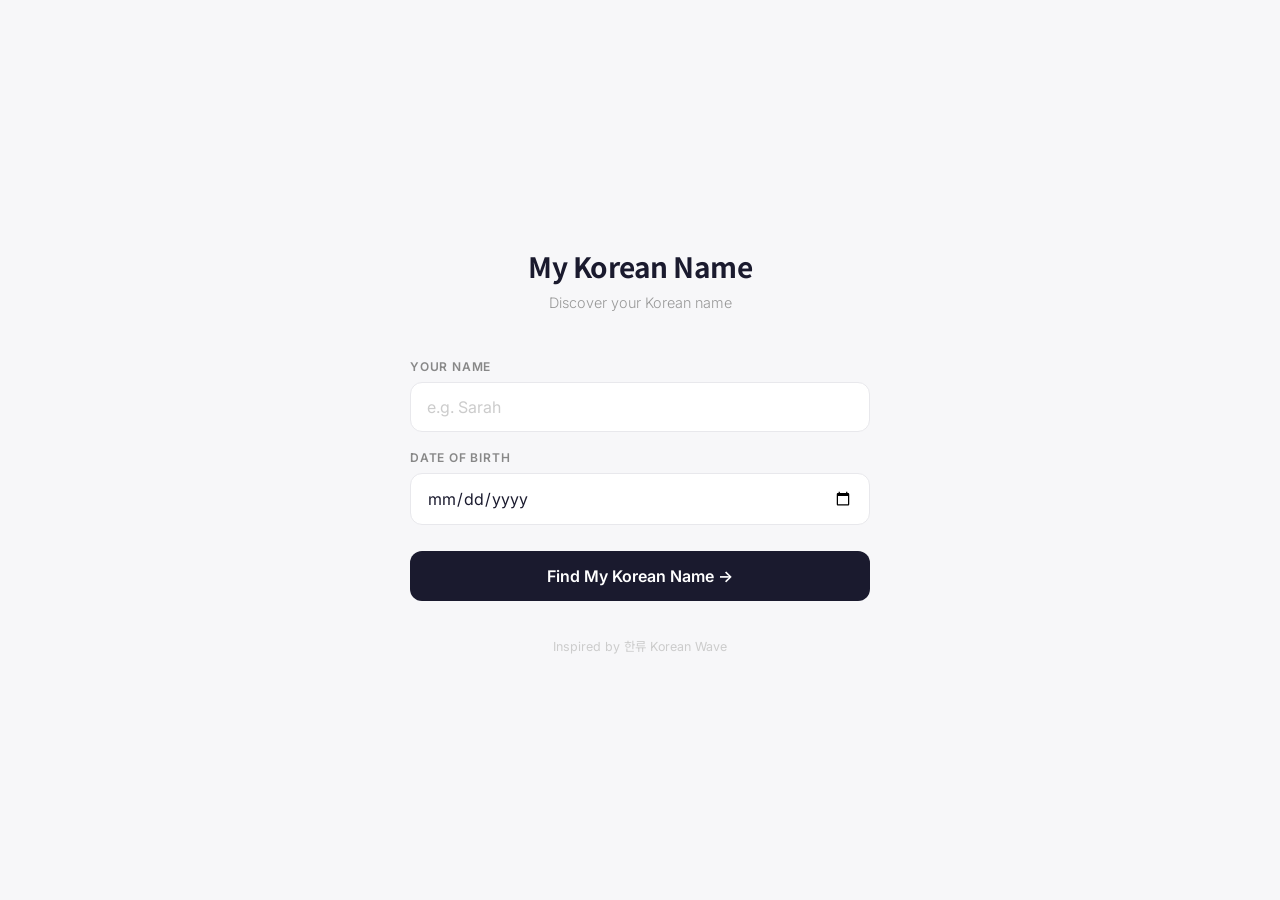
==== index.html @ 77f9cefc "Fix date picker showing in browser OS language Set lang attribute directly on <input type="date"> el" ====
<!DOCTYPE html>
<html lang="en">
<head>
  <meta charset="UTF-8">
  <meta name="viewport" content="width=device-width, initial-scale=1.0">
  <title>나의 한국어 이름은 | My Korean Name</title>
  <meta name="description" content="Discover your Korean name based on your name and birthday.">
  <link rel="stylesheet" href="css/style.css">
</head>
<body>
  <div class="container">
    <header>
      <h1 data-i18n="siteTitle">나의 한국어 이름은</h1>
      <p class="subtitle" data-i18n="subtitle">Discover your Korean name</p>
    </header>

    <main>
      <form id="nameForm">
        <div class="form-group">
          <label for="nameInput" data-i18n="nameLabel">Your Name</label>
          <input
            type="text"
            id="nameInput"
            placeholder="e.g. Sarah"
            data-i18n-placeholder="namePlaceholder"
            autocomplete="given-name"
            required
          >
        </div>
        <div class="form-group">
          <label for="birthInput" data-i18n="birthLabel">Date of Birth</label>
          <input type="date" id="birthInput" lang="en" required>
        </div>
        <button type="submit" class="btn-main" data-i18n="submitBtn">Find My Korean Name →</button>
      </form>
    </main>

    <footer>
      <p>Inspired by 한류 Korean Wave</p>
    </footer>
  </div>

  <script src="js/name-logic.js"></script>
  <script src="js/lang.js"></script>
  <script src="js/main.js"></script>
</body>
</html>
---- css/style.css ----
@import url('https://fonts.googleapis.com/css2?family=Noto+Sans+KR:wght@300;400;700&family=Inter:wght@300;400;600&display=swap');

*, *::before, *::after {
  box-sizing: border-box;
  margin: 0;
  padding: 0;
}

body {
  font-family: 'Inter', 'Noto Sans KR', sans-serif;
  background: #f7f7f9;
  color: #1a1a2e;
  min-height: 100vh;
  display: flex;
  align-items: center;
  justify-content: center;
  padding: 24px 16px;
}

.container {
  width: 100%;
  max-width: 460px;
  text-align: center;
}

/* ── Header ── */
header h1 {
  font-family: 'Noto Sans KR', sans-serif;
  font-size: 1.75rem;
  font-weight: 700;
  letter-spacing: -0.5px;
  color: #1a1a2e;
}

header .subtitle {
  margin-top: 8px;
  font-size: 0.9rem;
  color: #999;
  font-weight: 300;
}

/* ── Form (index.html) ── */
main {
  margin-top: 48px;
}

.form-group {
  margin-bottom: 18px;
  text-align: left;
}

.form-group label {
  display: block;
  font-size: 0.75rem;
  font-weight: 600;
  color: #888;
  text-transform: uppercase;
  letter-spacing: 0.8px;
  margin-bottom: 8px;
}

.form-group input {
  width: 100%;
  padding: 14px 16px;
  border: 1.5px solid #e8e8ec;
  border-radius: 12px;
  font-size: 1rem;
  font-family: inherit;
  background: #fff;
  color: #1a1a2e;
  outline: none;
  transition: border-color 0.2s;
}

.form-group input:focus {
  border-color: #a78bfa;
}

.form-group input::placeholder {
  color: #ccc;
}

.btn-main {
  width: 100%;
  margin-top: 8px;
  padding: 15px;
  background: #1a1a2e;
  color: #fff;
  border: none;
  border-radius: 12px;
  font-size: 1rem;
  font-weight: 600;
  font-family: inherit;
  cursor: pointer;
  transition: background 0.2s, transform 0.1s;
}

.btn-main:hover  { background: #2e2e4a; transform: translateY(-1px); }
.btn-main:active { transform: translateY(0); }

/* ── Result card (result.html) ── */
.result-card {
  background: #fff;
  border-radius: 20px;
  padding: 40px 32px;
  box-shadow: 0 2px 20px rgba(0, 0, 0, 0.06);
  margin-top: 28px;
}

.season-badge {
  display: inline-block;
  padding: 4px 14px;
  background: #f3e8ff;
  color: #7c3aed;
  border-radius: 20px;
  font-size: 0.82rem;
  font-weight: 600;
  margin-bottom: 20px;
}

.result-name-intro {
  font-size: 0.85rem;
  color: #aaa;
  margin-bottom: 12px;
  font-weight: 400;
}

.result-korean-name {
  font-family: 'Noto Sans KR', sans-serif;
  font-size: 4.5rem;
  font-weight: 700;
  color: #1a1a2e;
  letter-spacing: 12px;
  line-height: 1;
}

.result-hanja {
  font-size: 1.3rem;
  color: #a78bfa;
  margin-top: 10px;
  letter-spacing: 6px;
}

.result-pronunciation {
  font-size: 1rem;
  color: #aaa;
  margin-top: 8px;
  font-style: italic;
}

.divider {
  height: 1px;
  background: #f0f0f4;
  margin: 28px 0;
}

.result-section {
  text-align: left;
  margin-bottom: 22px;
}

.result-section-label {
  font-size: 0.7rem;
  font-weight: 600;
  text-transform: uppercase;
  letter-spacing: 1px;
  color: #bbb;
  margin-bottom: 8px;
}

.result-section-text {
  font-size: 0.92rem;
  color: #555;
  line-height: 1.75;
}

/* ── Share buttons ── */
.share-section {
  margin-top: 28px;
}

.share-label {
  font-size: 0.7rem;
  font-weight: 600;
  text-transform: uppercase;
  letter-spacing: 1px;
  color: #ccc;
  margin-bottom: 12px;
}

.share-buttons {
  display: flex;
  gap: 10px;
}

.btn-share {
  flex: 1;
  padding: 12px;
  border-radius: 10px;
  font-size: 0.88rem;
  font-weight: 600;
  font-family: inherit;
  cursor: pointer;
  border: none;
  transition: opacity 0.2s, transform 0.1s;
  text-decoration: none;
  display: flex;
  align-items: center;
  justify-content: center;
}

.btn-share:hover  { opacity: 0.85; transform: translateY(-1px); }
.btn-share:active { transform: translateY(0); }

.btn-copy    { background: #f0f0f4; color: #444; }
.btn-twitter { background: #1a1a2e; color: #fff; }

/* ── Back link ── */
.back-link {
  display: inline-block;
  margin-top: 24px;
  color: #ccc;
  font-size: 0.82rem;
  text-decoration: none;
  transition: color 0.2s;
}
.back-link:hover { color: #888; }

/* ── Footer ── */
footer {
  margin-top: 36px;
  font-size: 0.78rem;
  color: #ccc;
}

/* ── Mobile ── */
@media (max-width: 480px) {
  .result-korean-name { font-size: 3.5rem; letter-spacing: 8px; }
  .result-card { padding: 32px 24px; }
}
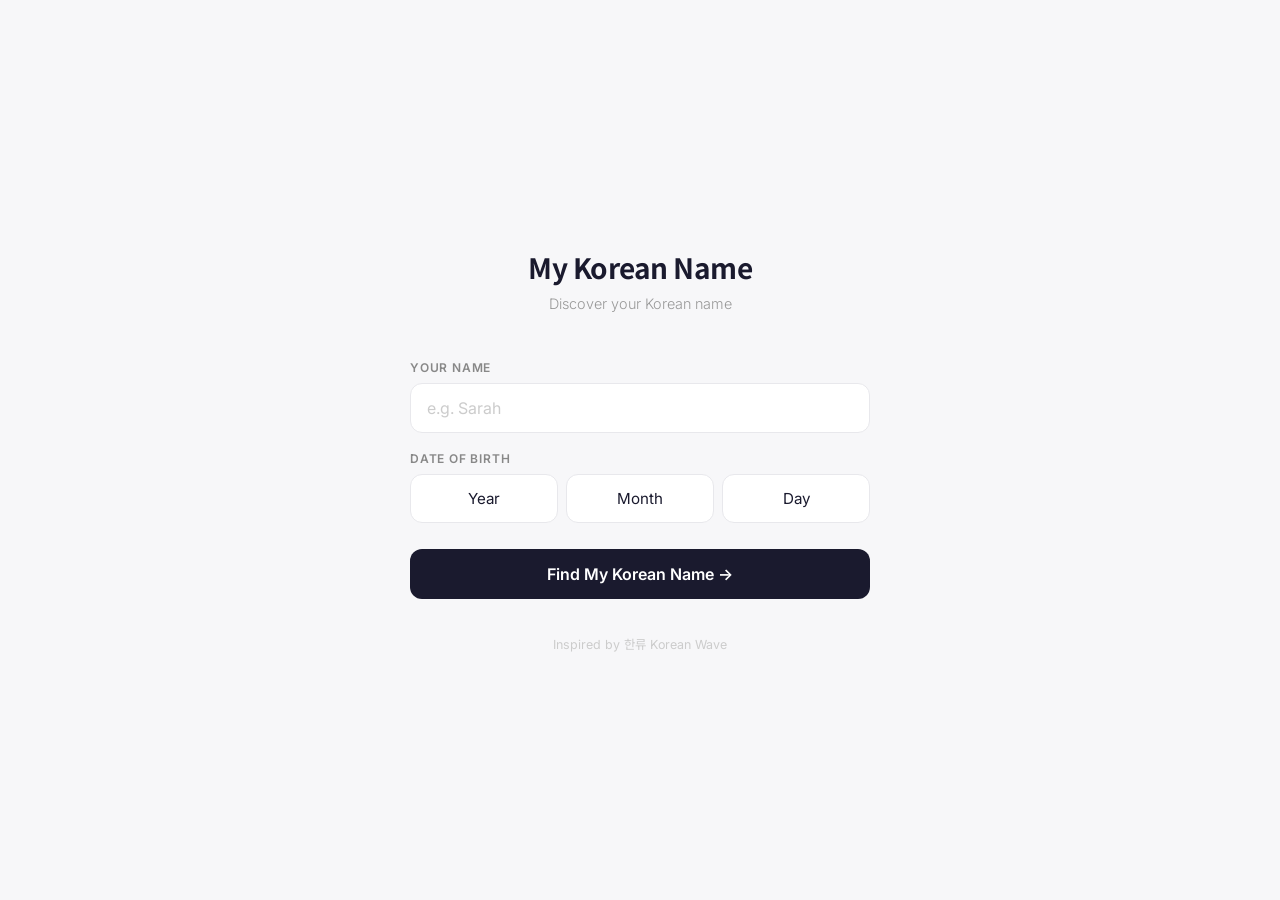
==== commit bee85628: "Replace date input with custom selects to fix browser locale issue Chrome's <input type="date"> form" ====
--- a/index.html
+++ b/index.html
@@ -28,8 +28,12 @@
           >
         </div>
         <div class="form-group">
-          <label for="birthInput" data-i18n="birthLabel">Date of Birth</label>
-          <input type="date" id="birthInput" lang="en" required>
+          <label data-i18n="birthLabel">Date of Birth</label>
+          <div class="date-selects">
+            <select id="birthYear" required></select>
+            <select id="birthMonth" required></select>
+            <select id="birthDay" required></select>
+          </div>
         </div>
         <button type="submit" class="btn-main" data-i18n="submitBtn">Find My Korean Name →</button>
       </form>
--- a/css/style.css
+++ b/css/style.css
@@ -77,6 +77,36 @@
 }
 
 .form-group input::placeholder {
+  color: #ccc;
+}
+
+.date-selects {
+  display: flex;
+  gap: 8px;
+}
+
+.date-selects select {
+  flex: 1;
+  padding: 14px 8px;
+  border: 1.5px solid #e8e8ec;
+  border-radius: 12px;
+  font-size: 0.95rem;
+  font-family: inherit;
+  background: #fff;
+  color: #1a1a2e;
+  outline: none;
+  transition: border-color 0.2s;
+  cursor: pointer;
+  appearance: none;
+  -webkit-appearance: none;
+  text-align: center;
+}
+
+.date-selects select:focus {
+  border-color: #a78bfa;
+}
+
+.date-selects select.placeholder {
   color: #ccc;
 }
 
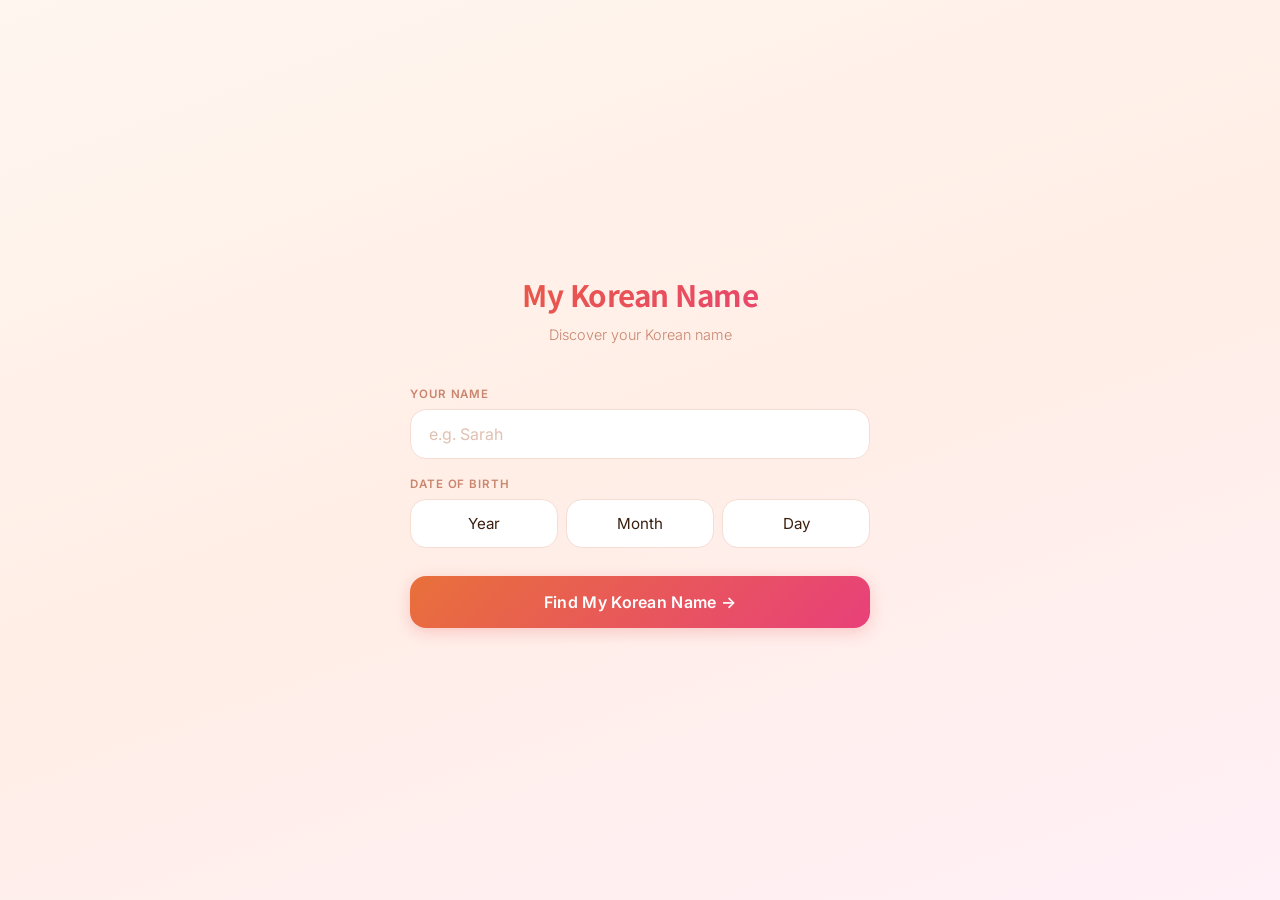
==== commit 8c651a0e: "Remove footer, style back-link as visible button - Remove 'Inspired by 한류 Korean Wave' footer from b" ====
--- a/index.html
+++ b/index.html
@@ -39,9 +39,6 @@
       </form>
     </main>
 
-    <footer>
-      <p>Inspired by 한류 Korean Wave</p>
-    </footer>
   </div>
 
   <script src="js/name-logic.js"></script>
--- a/css/style.css
+++ b/css/style.css
@@ -8,13 +8,13 @@
 
 body {
   font-family: 'Inter', 'Noto Sans KR', sans-serif;
-  background: #f7f7f9;
-  color: #1a1a2e;
+  background: linear-gradient(160deg, #fff6f0 0%, #ffeee6 50%, #fff0f7 100%);
   min-height: 100vh;
   display: flex;
   align-items: center;
   justify-content: center;
   padding: 24px 16px;
+  color: #3a2010;
 }
 
 .container {
@@ -26,22 +26,25 @@
 /* ── Header ── */
 header h1 {
   font-family: 'Noto Sans KR', sans-serif;
-  font-size: 1.75rem;
+  font-size: 1.85rem;
   font-weight: 700;
   letter-spacing: -0.5px;
-  color: #1a1a2e;
+  background: linear-gradient(135deg, #e8603a, #e8407a);
+  -webkit-background-clip: text;
+  -webkit-text-fill-color: transparent;
+  background-clip: text;
 }
 
 header .subtitle {
-  margin-top: 8px;
+  margin-top: 10px;
   font-size: 0.9rem;
-  color: #999;
+  color: #c9856e;
   font-weight: 300;
 }
 
 /* ── Form (index.html) ── */
 main {
-  margin-top: 48px;
+  margin-top: 44px;
 }
 
 .form-group {
@@ -51,35 +54,37 @@
 
 .form-group label {
   display: block;
-  font-size: 0.75rem;
-  font-weight: 600;
-  color: #888;
+  font-size: 0.72rem;
+  font-weight: 600;
+  color: #c9856e;
   text-transform: uppercase;
-  letter-spacing: 0.8px;
+  letter-spacing: 0.9px;
   margin-bottom: 8px;
 }
 
 .form-group input {
   width: 100%;
-  padding: 14px 16px;
-  border: 1.5px solid #e8e8ec;
-  border-radius: 12px;
+  padding: 14px 18px;
+  border: 1.5px solid #f5ddd4;
+  border-radius: 16px;
   font-size: 1rem;
   font-family: inherit;
   background: #fff;
-  color: #1a1a2e;
+  color: #3a2010;
   outline: none;
-  transition: border-color 0.2s;
+  transition: border-color 0.2s, box-shadow 0.2s;
 }
 
 .form-group input:focus {
-  border-color: #a78bfa;
+  border-color: #e8703a;
+  box-shadow: 0 0 0 3px rgba(232, 112, 58, 0.12);
 }
 
 .form-group input::placeholder {
-  color: #ccc;
-}
-
+  color: #e0c0b0;
+}
+
+/* ── Date selects ── */
 .date-selects {
   display: flex;
   gap: 8px;
@@ -88,14 +93,14 @@
 .date-selects select {
   flex: 1;
   padding: 14px 8px;
-  border: 1.5px solid #e8e8ec;
-  border-radius: 12px;
+  border: 1.5px solid #f5ddd4;
+  border-radius: 16px;
   font-size: 0.95rem;
   font-family: inherit;
   background: #fff;
-  color: #1a1a2e;
+  color: #3a2010;
   outline: none;
-  transition: border-color 0.2s;
+  transition: border-color 0.2s, box-shadow 0.2s;
   cursor: pointer;
   appearance: none;
   -webkit-appearance: none;
@@ -103,54 +108,64 @@
 }
 
 .date-selects select:focus {
-  border-color: #a78bfa;
+  border-color: #e8703a;
+  box-shadow: 0 0 0 3px rgba(232, 112, 58, 0.12);
 }
 
 .date-selects select.placeholder {
-  color: #ccc;
-}
-
+  color: #e0c0b0;
+}
+
+/* ── Submit button ── */
 .btn-main {
   width: 100%;
-  margin-top: 8px;
-  padding: 15px;
-  background: #1a1a2e;
+  margin-top: 10px;
+  padding: 16px;
+  background: linear-gradient(135deg, #e8703a, #e8407a);
   color: #fff;
   border: none;
-  border-radius: 12px;
+  border-radius: 16px;
   font-size: 1rem;
   font-weight: 600;
   font-family: inherit;
   cursor: pointer;
-  transition: background 0.2s, transform 0.1s;
-}
-
-.btn-main:hover  { background: #2e2e4a; transform: translateY(-1px); }
+  transition: opacity 0.2s, transform 0.1s, box-shadow 0.2s;
+  box-shadow: 0 4px 16px rgba(232, 80, 80, 0.25);
+  letter-spacing: 0.3px;
+}
+
+.btn-main:hover  {
+  opacity: 0.9;
+  transform: translateY(-2px);
+  box-shadow: 0 6px 20px rgba(232, 80, 80, 0.32);
+}
 .btn-main:active { transform: translateY(0); }
 
 /* ── Result card (result.html) ── */
 .result-card {
   background: #fff;
-  border-radius: 20px;
+  border-radius: 24px;
   padding: 40px 32px;
-  box-shadow: 0 2px 20px rgba(0, 0, 0, 0.06);
+  box-shadow: 0 4px 32px rgba(232, 112, 74, 0.12);
   margin-top: 28px;
+  border: 1px solid #fce8de;
 }
 
 .season-badge {
   display: inline-block;
-  padding: 4px 14px;
-  background: #f3e8ff;
-  color: #7c3aed;
+  padding: 5px 16px;
+  background: linear-gradient(135deg, #fff0e6, #ffe4f0);
+  color: #d4633a;
   border-radius: 20px;
   font-size: 0.82rem;
   font-weight: 600;
   margin-bottom: 20px;
+  border: 1px solid #f5d4c4;
 }
 
 .result-name-intro {
   font-size: 0.85rem;
-  color: #aaa;
+  color: #c9a090;
   margin-bottom: 12px;
   font-weight: 400;
 }
@@ -159,28 +174,31 @@
   font-family: 'Noto Sans KR', sans-serif;
   font-size: 4.5rem;
   font-weight: 700;
-  color: #1a1a2e;
   letter-spacing: 12px;
   line-height: 1;
+  background: linear-gradient(135deg, #e8603a, #e8407a);
+  -webkit-background-clip: text;
+  -webkit-text-fill-color: transparent;
+  background-clip: text;
 }
 
 .result-hanja {
   font-size: 1.3rem;
-  color: #a78bfa;
+  color: #e8a080;
   margin-top: 10px;
   letter-spacing: 6px;
 }
 
 .result-pronunciation {
   font-size: 1rem;
-  color: #aaa;
+  color: #c9a090;
   margin-top: 8px;
   font-style: italic;
 }
 
 .divider {
   height: 1px;
-  background: #f0f0f4;
+  background: linear-gradient(90deg, transparent, #f5ddd4, transparent);
   margin: 28px 0;
 }
 
@@ -194,14 +212,14 @@
   font-weight: 600;
   text-transform: uppercase;
   letter-spacing: 1px;
-  color: #bbb;
+  color: #c9a090;
   margin-bottom: 8px;
 }
 
 .result-section-text {
   font-size: 0.92rem;
-  color: #555;
-  line-height: 1.75;
+  color: #7a5040;
+  line-height: 1.8;
 }
 
 /* ── Share buttons ── */
@@ -214,7 +232,7 @@
   font-weight: 600;
   text-transform: uppercase;
   letter-spacing: 1px;
-  color: #ccc;
+  color: #e0c0b0;
   margin-bottom: 12px;
 }
 
@@ -226,7 +244,7 @@
 .btn-share {
   flex: 1;
   padding: 12px;
-  border-radius: 10px;
+  border-radius: 14px;
   font-size: 0.88rem;
   font-weight: 600;
   font-family: inherit;
@@ -242,25 +260,29 @@
 .btn-share:hover  { opacity: 0.85; transform: translateY(-1px); }
 .btn-share:active { transform: translateY(0); }
 
-.btn-copy    { background: #f0f0f4; color: #444; }
-.btn-twitter { background: #1a1a2e; color: #fff; }
+.btn-copy    { background: #fff0e8; color: #c9705a; border: 1px solid #f5ddd4; }
+.btn-twitter { background: linear-gradient(135deg, #e8703a, #e8407a); color: #fff; }
 
 /* ── Back link ── */
 .back-link {
   display: inline-block;
-  margin-top: 24px;
-  color: #ccc;
-  font-size: 0.82rem;
+  margin-top: 20px;
+  padding: 13px 32px;
+  background: #fff;
+  color: #c9705a;
+  font-size: 0.92rem;
+  font-weight: 600;
   text-decoration: none;
-  transition: color 0.2s;
-}
-.back-link:hover { color: #888; }
-
-/* ── Footer ── */
-footer {
-  margin-top: 36px;
-  font-size: 0.78rem;
-  color: #ccc;
+  border-radius: 14px;
+  border: 1.5px solid #f5ddd4;
+  transition: background 0.2s, border-color 0.2s, transform 0.1s, box-shadow 0.2s;
+  box-shadow: 0 2px 8px rgba(232, 112, 74, 0.08);
+}
+.back-link:hover {
+  background: #fff5f0;
+  border-color: #e8703a;
+  transform: translateY(-1px);
+  box-shadow: 0 4px 14px rgba(232, 112, 74, 0.15);
 }
 
 /* ── Mobile ── */
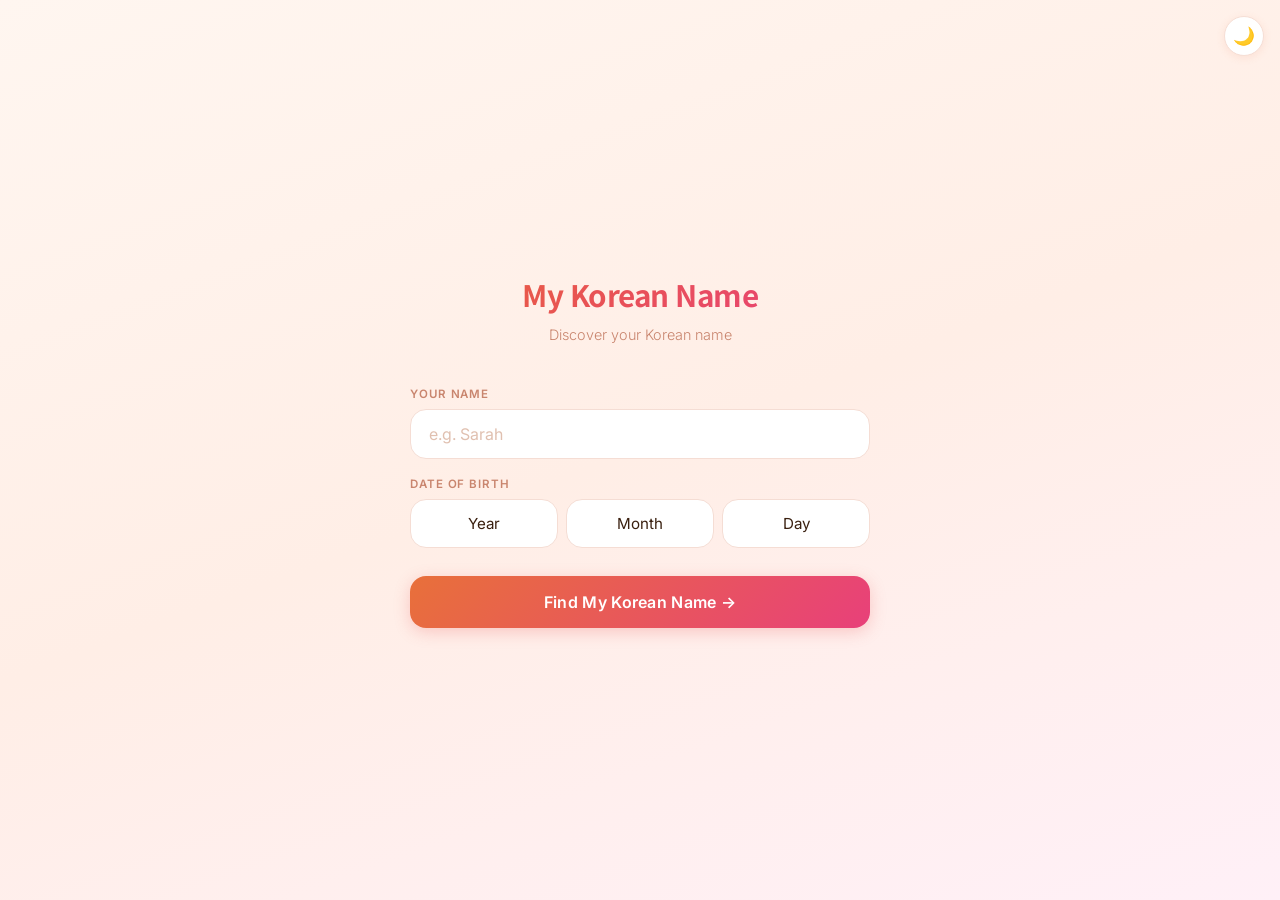
==== commit 9255c4c5: "Add dark/light mode toggle with warm dark palette - CSS variables for all theme colors (light/dark) " ====
--- a/index.html
+++ b/index.html
@@ -6,8 +6,13 @@
   <title>나의 한국어 이름은 | My Korean Name</title>
   <meta name="description" content="Discover your Korean name based on your name and birthday.">
   <link rel="stylesheet" href="css/style.css">
+  <script>
+    const t = localStorage.getItem('theme');
+    if (t) document.documentElement.dataset.theme = t;
+  </script>
 </head>
 <body>
+  <button class="theme-toggle" id="themeToggle" aria-label="Toggle dark mode"></button>
   <div class="container">
     <header>
       <h1 data-i18n="siteTitle">나의 한국어 이름은</h1>
--- a/css/style.css
+++ b/css/style.css
@@ -1,5 +1,64 @@
 @import url('https://fonts.googleapis.com/css2?family=Noto+Sans+KR:wght@300;400;700&family=Inter:wght@300;400;600&display=swap');
 
+/* ── Theme variables ─────────────────────────────────────── */
+:root {
+  --body-bg:          linear-gradient(160deg, #fff6f0 0%, #ffeee6 50%, #fff0f7 100%);
+  --surface:          #ffffff;
+  --text:             #3a2010;
+  --text-muted:       #c9856e;
+  --text-body:        #7a5040;
+  --text-label:       #c9a090;
+  --border:           #f5ddd4;
+  --card-border:      #fce8de;
+  --card-shadow:      rgba(232, 112, 74, 0.12);
+  --input-bg:         #ffffff;
+  --placeholder:      #e0c0b0;
+  --divider:          linear-gradient(90deg, transparent, #f5ddd4, transparent);
+  --badge-bg:         linear-gradient(135deg, #fff0e6, #ffe4f0);
+  --badge-color:      #d4633a;
+  --badge-border:     #f5d4c4;
+  --hanja-color:      #e8a080;
+  --copy-bg:          #fff0e8;
+  --copy-color:       #c9705a;
+  --copy-border:      #f5ddd4;
+  --back-bg:          #ffffff;
+  --back-color:       #c9705a;
+  --back-border:      #f5ddd4;
+  --back-hover-bg:    #fff5f0;
+  --toggle-bg:        #ffffff;
+  --toggle-border:    #f5ddd4;
+  --toggle-icon:      '🌙';
+}
+
+[data-theme="dark"] {
+  --body-bg:          linear-gradient(160deg, #1c0f08 0%, #20090e 50%, #1a0c14 100%);
+  --surface:          #28150d;
+  --text:             #f0ddd0;
+  --text-muted:       #a07060;
+  --text-body:        #c0a090;
+  --text-label:       #7a5040;
+  --border:           #3d2015;
+  --card-border:      #3a1c10;
+  --card-shadow:      rgba(0, 0, 0, 0.35);
+  --input-bg:         #28150d;
+  --placeholder:      #5a3020;
+  --divider:          linear-gradient(90deg, transparent, #3d2015, transparent);
+  --badge-bg:         linear-gradient(135deg, #2a1208, #280810);
+  --badge-color:      #e09070;
+  --badge-border:     #3d2010;
+  --hanja-color:      #c07858;
+  --copy-bg:          #28150d;
+  --copy-color:       #e09070;
+  --copy-border:      #3d2015;
+  --back-bg:          #28150d;
+  --back-color:       #e09070;
+  --back-border:      #3d2015;
+  --back-hover-bg:    #341c12;
+  --toggle-bg:        #28150d;
+  --toggle-border:    #3d2015;
+}
+
+/* ── Reset ───────────────────────────────────────────────── */
 *, *::before, *::after {
   box-sizing: border-box;
   margin: 0;
@@ -8,13 +67,15 @@
 
 body {
   font-family: 'Inter', 'Noto Sans KR', sans-serif;
-  background: linear-gradient(160deg, #fff6f0 0%, #ffeee6 50%, #fff0f7 100%);
+  background: var(--body-bg);
+  background-attachment: fixed;
   min-height: 100vh;
   display: flex;
   align-items: center;
   justify-content: center;
   padding: 24px 16px;
-  color: #3a2010;
+  color: var(--text);
+  transition: color 0.3s;
 }
 
 .container {
@@ -23,7 +84,31 @@
   text-align: center;
 }
 
-/* ── Header ── */
+/* ── Theme toggle button ─────────────────────────────────── */
+.theme-toggle {
+  position: fixed;
+  top: 16px;
+  right: 16px;
+  width: 40px;
+  height: 40px;
+  border-radius: 50%;
+  border: 1.5px solid var(--toggle-border);
+  background: var(--toggle-bg);
+  font-size: 1.1rem;
+  cursor: pointer;
+  display: flex;
+  align-items: center;
+  justify-content: center;
+  box-shadow: 0 2px 8px var(--card-shadow);
+  transition: transform 0.2s, box-shadow 0.2s, background 0.3s, border-color 0.3s;
+  z-index: 100;
+}
+.theme-toggle:hover {
+  transform: scale(1.12);
+  box-shadow: 0 4px 14px var(--card-shadow);
+}
+
+/* ── Header ──────────────────────────────────────────────── */
 header h1 {
   font-family: 'Noto Sans KR', sans-serif;
   font-size: 1.85rem;
@@ -38,11 +123,12 @@
 header .subtitle {
   margin-top: 10px;
   font-size: 0.9rem;
-  color: #c9856e;
+  color: var(--text-muted);
   font-weight: 300;
-}
-
-/* ── Form (index.html) ── */
+  transition: color 0.3s;
+}
+
+/* ── Form ────────────────────────────────────────────────── */
 main {
   margin-top: 44px;
 }
@@ -56,35 +142,36 @@
   display: block;
   font-size: 0.72rem;
   font-weight: 600;
-  color: #c9856e;
+  color: var(--text-muted);
   text-transform: uppercase;
   letter-spacing: 0.9px;
   margin-bottom: 8px;
+  transition: color 0.3s;
 }
 
 .form-group input {
   width: 100%;
   padding: 14px 18px;
-  border: 1.5px solid #f5ddd4;
+  border: 1.5px solid var(--border);
   border-radius: 16px;
   font-size: 1rem;
   font-family: inherit;
-  background: #fff;
-  color: #3a2010;
+  background: var(--input-bg);
+  color: var(--text);
   outline: none;
-  transition: border-color 0.2s, box-shadow 0.2s;
+  transition: border-color 0.2s, box-shadow 0.2s, background 0.3s, color 0.3s;
 }
 
 .form-group input:focus {
   border-color: #e8703a;
-  box-shadow: 0 0 0 3px rgba(232, 112, 58, 0.12);
+  box-shadow: 0 0 0 3px rgba(232, 112, 58, 0.15);
 }
 
 .form-group input::placeholder {
-  color: #e0c0b0;
-}
-
-/* ── Date selects ── */
+  color: var(--placeholder);
+}
+
+/* ── Date selects ────────────────────────────────────────── */
 .date-selects {
   display: flex;
   gap: 8px;
@@ -93,14 +180,14 @@
 .date-selects select {
   flex: 1;
   padding: 14px 8px;
-  border: 1.5px solid #f5ddd4;
+  border: 1.5px solid var(--border);
   border-radius: 16px;
   font-size: 0.95rem;
   font-family: inherit;
-  background: #fff;
-  color: #3a2010;
+  background: var(--input-bg);
+  color: var(--text);
   outline: none;
-  transition: border-color 0.2s, box-shadow 0.2s;
+  transition: border-color 0.2s, box-shadow 0.2s, background 0.3s, color 0.3s;
   cursor: pointer;
   appearance: none;
   -webkit-appearance: none;
@@ -109,14 +196,10 @@
 
 .date-selects select:focus {
   border-color: #e8703a;
-  box-shadow: 0 0 0 3px rgba(232, 112, 58, 0.12);
-}
-
-.date-selects select.placeholder {
-  color: #e0c0b0;
-}
-
-/* ── Submit button ── */
+  box-shadow: 0 0 0 3px rgba(232, 112, 58, 0.15);
+}
+
+/* ── Submit button ───────────────────────────────────────── */
 .btn-main {
   width: 100%;
   margin-top: 10px;
@@ -134,40 +217,43 @@
   letter-spacing: 0.3px;
 }
 
-.btn-main:hover  {
+.btn-main:hover {
   opacity: 0.9;
   transform: translateY(-2px);
-  box-shadow: 0 6px 20px rgba(232, 80, 80, 0.32);
+  box-shadow: 0 6px 20px rgba(232, 80, 80, 0.35);
 }
 .btn-main:active { transform: translateY(0); }
 
-/* ── Result card (result.html) ── */
+/* ── Result card ─────────────────────────────────────────── */
 .result-card {
-  background: #fff;
+  background: var(--surface);
   border-radius: 24px;
   padding: 40px 32px;
-  box-shadow: 0 4px 32px rgba(232, 112, 74, 0.12);
+  box-shadow: 0 4px 32px var(--card-shadow);
   margin-top: 28px;
-  border: 1px solid #fce8de;
+  border: 1px solid var(--card-border);
+  transition: background 0.3s, border-color 0.3s, box-shadow 0.3s;
 }
 
 .season-badge {
   display: inline-block;
   padding: 5px 16px;
-  background: linear-gradient(135deg, #fff0e6, #ffe4f0);
-  color: #d4633a;
+  background: var(--badge-bg);
+  color: var(--badge-color);
   border-radius: 20px;
   font-size: 0.82rem;
   font-weight: 600;
   margin-bottom: 20px;
-  border: 1px solid #f5d4c4;
+  border: 1px solid var(--badge-border);
+  transition: background 0.3s, color 0.3s, border-color 0.3s;
 }
 
 .result-name-intro {
   font-size: 0.85rem;
-  color: #c9a090;
+  color: var(--text-label);
   margin-bottom: 12px;
   font-weight: 400;
+  transition: color 0.3s;
 }
 
 .result-korean-name {
@@ -184,22 +270,25 @@
 
 .result-hanja {
   font-size: 1.3rem;
-  color: #e8a080;
+  color: var(--hanja-color);
   margin-top: 10px;
   letter-spacing: 6px;
+  transition: color 0.3s;
 }
 
 .result-pronunciation {
   font-size: 1rem;
-  color: #c9a090;
+  color: var(--text-label);
   margin-top: 8px;
   font-style: italic;
+  transition: color 0.3s;
 }
 
 .divider {
   height: 1px;
-  background: linear-gradient(90deg, transparent, #f5ddd4, transparent);
+  background: var(--divider);
   margin: 28px 0;
+  transition: background 0.3s;
 }
 
 .result-section {
@@ -212,17 +301,19 @@
   font-weight: 600;
   text-transform: uppercase;
   letter-spacing: 1px;
-  color: #c9a090;
+  color: var(--text-label);
   margin-bottom: 8px;
+  transition: color 0.3s;
 }
 
 .result-section-text {
   font-size: 0.92rem;
-  color: #7a5040;
+  color: var(--text-body);
   line-height: 1.8;
-}
-
-/* ── Share buttons ── */
+  transition: color 0.3s;
+}
+
+/* ── Share buttons ───────────────────────────────────────── */
 .share-section {
   margin-top: 28px;
 }
@@ -232,8 +323,9 @@
   font-weight: 600;
   text-transform: uppercase;
   letter-spacing: 1px;
-  color: #e0c0b0;
+  color: var(--text-label);
   margin-bottom: 12px;
+  transition: color 0.3s;
 }
 
 .share-buttons {
@@ -250,7 +342,7 @@
   font-family: inherit;
   cursor: pointer;
   border: none;
-  transition: opacity 0.2s, transform 0.1s;
+  transition: opacity 0.2s, transform 0.1s, background 0.3s, color 0.3s;
   text-decoration: none;
   display: flex;
   align-items: center;
@@ -260,32 +352,39 @@
 .btn-share:hover  { opacity: 0.85; transform: translateY(-1px); }
 .btn-share:active { transform: translateY(0); }
 
-.btn-copy    { background: #fff0e8; color: #c9705a; border: 1px solid #f5ddd4; }
-.btn-twitter { background: linear-gradient(135deg, #e8703a, #e8407a); color: #fff; }
-
-/* ── Back link ── */
+.btn-copy {
+  background: var(--copy-bg);
+  color: var(--copy-color);
+  border: 1px solid var(--copy-border) !important;
+}
+.btn-twitter {
+  background: linear-gradient(135deg, #e8703a, #e8407a);
+  color: #fff;
+}
+
+/* ── Back link ───────────────────────────────────────────── */
 .back-link {
   display: inline-block;
   margin-top: 20px;
   padding: 13px 32px;
-  background: #fff;
-  color: #c9705a;
+  background: var(--back-bg);
+  color: var(--back-color);
   font-size: 0.92rem;
   font-weight: 600;
   text-decoration: none;
   border-radius: 14px;
-  border: 1.5px solid #f5ddd4;
-  transition: background 0.2s, border-color 0.2s, transform 0.1s, box-shadow 0.2s;
-  box-shadow: 0 2px 8px rgba(232, 112, 74, 0.08);
+  border: 1.5px solid var(--back-border);
+  transition: background 0.2s, border-color 0.2s, transform 0.1s, box-shadow 0.2s, color 0.3s;
+  box-shadow: 0 2px 8px var(--card-shadow);
 }
 .back-link:hover {
-  background: #fff5f0;
+  background: var(--back-hover-bg);
   border-color: #e8703a;
   transform: translateY(-1px);
-  box-shadow: 0 4px 14px rgba(232, 112, 74, 0.15);
-}
-
-/* ── Mobile ── */
+  box-shadow: 0 4px 14px var(--card-shadow);
+}
+
+/* ── Mobile ──────────────────────────────────────────────── */
 @media (max-width: 480px) {
   .result-korean-name { font-size: 3.5rem; letter-spacing: 8px; }
   .result-card { padding: 32px 24px; }
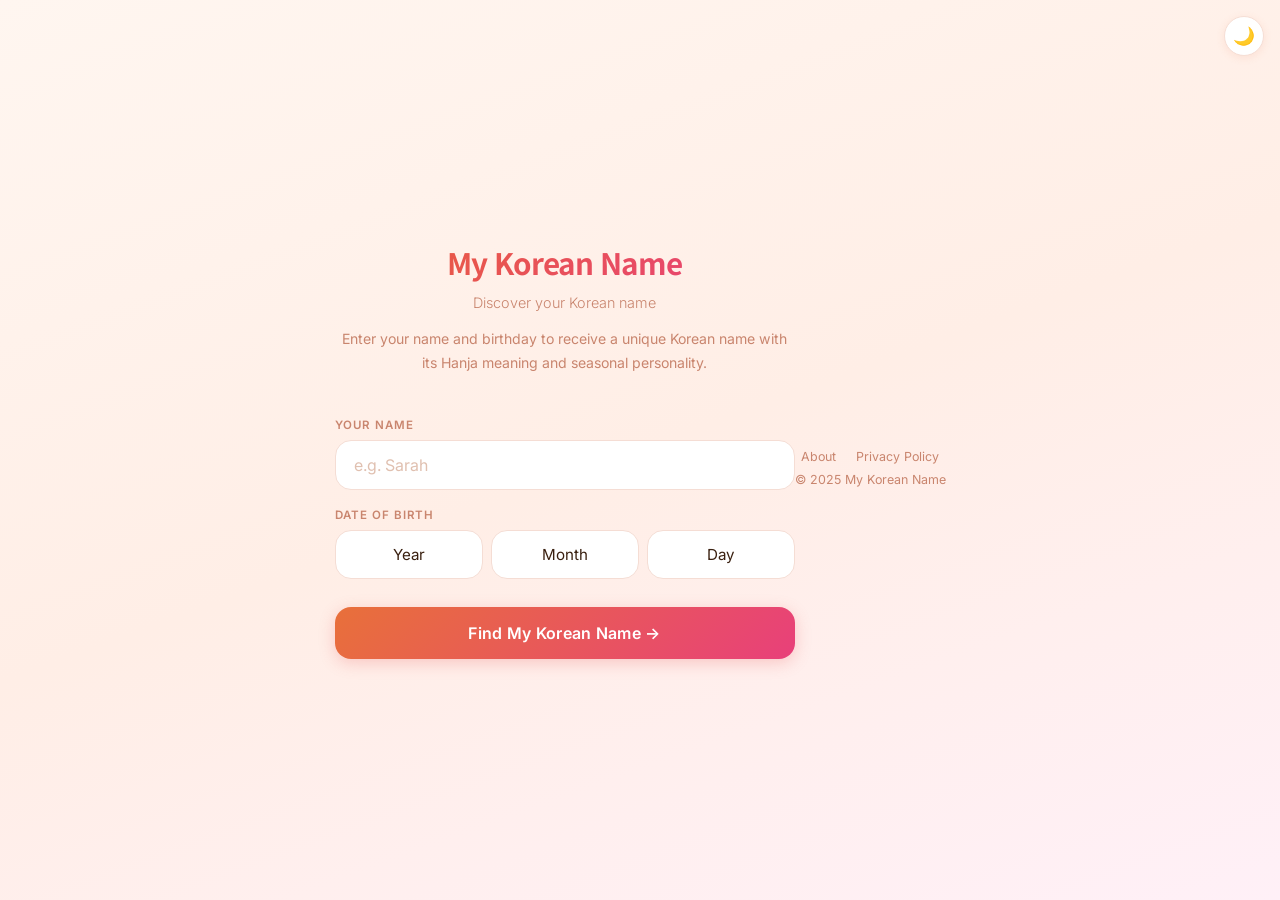
==== commit cf3b88e3: "Add AdSense readiness: privacy policy, about page, SEO meta tags, footer - Add privacy.html with Goo" ====
--- a/index.html
+++ b/index.html
@@ -4,8 +4,16 @@
   <meta charset="UTF-8">
   <meta name="viewport" content="width=device-width, initial-scale=1.0">
   <title>나의 한국어 이름은 | My Korean Name</title>
-  <meta name="description" content="Discover your Korean name based on your name and birthday.">
+  <meta name="description" content="Discover your unique Korean name based on your name and birthday. Free, instant, and rooted in authentic Korean naming traditions.">
+  <meta name="google-adsense-account" content="ca-pub-4708598194116747">
+  <meta property="og:title" content="My Korean Name — 나의 한국어 이름은">
+  <meta property="og:description" content="Find your unique Korean name based on your name and birthday. Each name uses real Korean syllables with Hanja meanings.">
+  <meta property="og:type" content="website">
+  <meta name="twitter:card" content="summary">
+  <meta name="twitter:title" content="My Korean Name — 나의 한국어 이름은">
+  <meta name="twitter:description" content="Find your unique Korean name based on your name and birthday. Each name uses real Korean syllables with Hanja meanings.">
   <link rel="stylesheet" href="css/style.css">
+  <script async src="https://pagead2.googlesyndication.com/pagead/js/adsbygoogle.js?client=ca-pub-4708598194116747" crossorigin="anonymous"></script>
   <script>
     const t = localStorage.getItem('theme');
     if (t) document.documentElement.dataset.theme = t;
@@ -18,6 +26,8 @@
       <h1 data-i18n="siteTitle">나의 한국어 이름은</h1>
       <p class="subtitle" data-i18n="subtitle">Discover your Korean name</p>
     </header>
+
+    <p class="intro-text" data-i18n="introText">Enter your name and birthday to receive a unique Korean name with its Hanja meaning and seasonal personality.</p>
 
     <main>
       <form id="nameForm">
@@ -46,6 +56,14 @@
 
   </div>
 
+  <footer class="site-footer">
+    <nav class="footer-links">
+      <a href="about.html">About</a>
+      <a href="privacy.html">Privacy Policy</a>
+    </nav>
+    <p>&copy; 2025 My Korean Name</p>
+  </footer>
+
   <script src="js/name-logic.js"></script>
   <script src="js/lang.js"></script>
   <script src="js/main.js"></script>
--- a/css/style.css
+++ b/css/style.css
@@ -33,25 +33,25 @@
 [data-theme="dark"] {
   --body-bg:          linear-gradient(160deg, #1c0f08 0%, #20090e 50%, #1a0c14 100%);
   --surface:          #28150d;
-  --text:             #f0ddd0;
-  --text-muted:       #a07060;
-  --text-body:        #c0a090;
-  --text-label:       #7a5040;
-  --border:           #3d2015;
-  --card-border:      #3a1c10;
+  --text:             #faeae0;
+  --text-muted:       #e0907a;
+  --text-body:        #e8c8b8;
+  --text-label:       #c08870;
+  --border:           #6a3828;
+  --card-border:      #4a2418;
   --card-shadow:      rgba(0, 0, 0, 0.35);
-  --input-bg:         #28150d;
-  --placeholder:      #5a3020;
+  --input-bg:         #3d2218;
+  --placeholder:      #8a5a48;
   --divider:          linear-gradient(90deg, transparent, #3d2015, transparent);
   --badge-bg:         linear-gradient(135deg, #2a1208, #280810);
-  --badge-color:      #e09070;
+  --badge-color:      #f0a080;
   --badge-border:     #3d2010;
-  --hanja-color:      #c07858;
+  --hanja-color:      #e09070;
   --copy-bg:          #28150d;
-  --copy-color:       #e09070;
+  --copy-color:       #f0a080;
   --copy-border:      #3d2015;
   --back-bg:          #28150d;
-  --back-color:       #e09070;
+  --back-color:       #f0a080;
   --back-border:      #3d2015;
   --back-hover-bg:    #341c12;
   --toggle-bg:        #28150d;
@@ -384,8 +384,113 @@
   box-shadow: 0 4px 14px var(--card-shadow);
 }
 
+/* ── Intro text (index) ──────────────────────────────────── */
+.intro-text {
+  margin-top: 16px;
+  font-size: 0.88rem;
+  color: var(--text-muted);
+  line-height: 1.7;
+  transition: color 0.3s;
+}
+
+/* ── Site title link (about/privacy pages) ───────────────── */
+.site-title-link a {
+  font-family: 'Noto Sans KR', sans-serif;
+  font-size: 1.85rem;
+  font-weight: 700;
+  letter-spacing: -0.5px;
+  background: linear-gradient(135deg, #e8603a, #e8407a);
+  -webkit-background-clip: text;
+  -webkit-text-fill-color: transparent;
+  background-clip: text;
+  text-decoration: none;
+}
+
+/* ── Content pages (about, privacy) ─────────────────────── */
+.content-card {
+  background: var(--surface);
+  border-radius: 24px;
+  padding: 40px 32px;
+  box-shadow: 0 4px 32px var(--card-shadow);
+  margin-top: 28px;
+  border: 1px solid var(--card-border);
+  text-align: left;
+  transition: background 0.3s, border-color 0.3s, box-shadow 0.3s;
+}
+
+.content-card h2 {
+  font-size: 1rem;
+  font-weight: 700;
+  color: var(--text);
+  margin-bottom: 10px;
+  margin-top: 28px;
+  transition: color 0.3s;
+}
+
+.content-card h2:first-child {
+  margin-top: 0;
+}
+
+.content-card p {
+  font-size: 0.9rem;
+  color: var(--text-body);
+  line-height: 1.85;
+  margin-bottom: 10px;
+  transition: color 0.3s;
+}
+
+.content-card ul {
+  font-size: 0.9rem;
+  color: var(--text-body);
+  line-height: 1.85;
+  margin-bottom: 10px;
+  padding-left: 20px;
+  transition: color 0.3s;
+}
+
+.content-card ul li {
+  margin-bottom: 6px;
+}
+
+.content-card a {
+  color: #e8703a;
+  text-decoration: none;
+}
+
+.content-card a:hover {
+  text-decoration: underline;
+}
+
+/* ── Footer ──────────────────────────────────────────────── */
+.site-footer {
+  margin-top: 28px;
+  padding: 12px 0 4px;
+  text-align: center;
+  font-size: 0.78rem;
+  color: var(--text-muted);
+  transition: color 0.3s;
+}
+
+.footer-links {
+  display: flex;
+  justify-content: center;
+  gap: 20px;
+  margin-bottom: 8px;
+}
+
+.footer-links a {
+  color: var(--text-muted);
+  text-decoration: none;
+  transition: color 0.2s;
+}
+
+.footer-links a:hover {
+  color: var(--text);
+}
+
 /* ── Mobile ──────────────────────────────────────────────── */
 @media (max-width: 480px) {
   .result-korean-name { font-size: 3.5rem; letter-spacing: 8px; }
   .result-card { padding: 32px 24px; }
-}
+  .content-card { padding: 32px 24px; }
+}
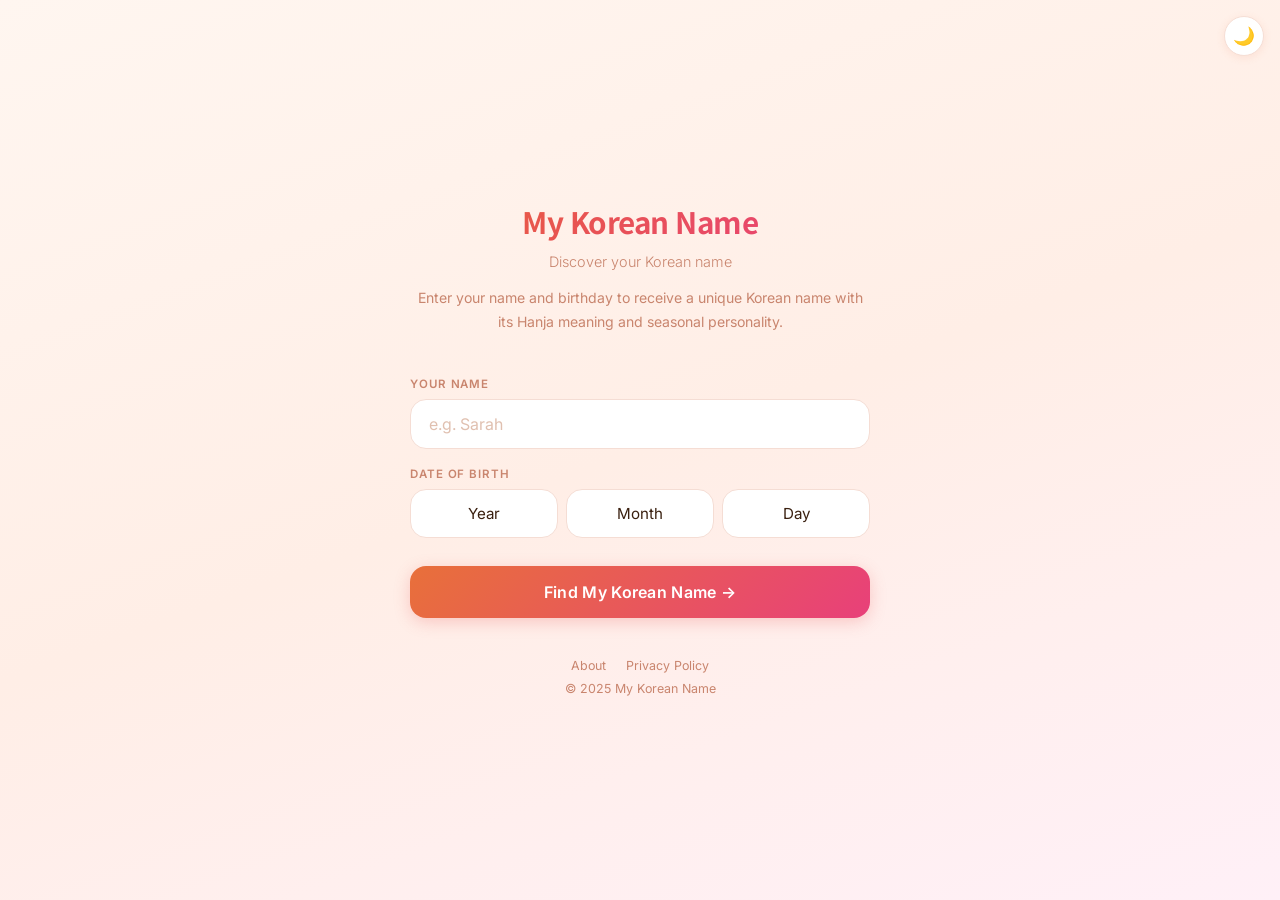
==== commit 328ed0dd: "Fix footer position: move inside .container on index.html Co-Authored-By: Claude Sonnet 4.6 <noreply" ====
--- a/index.html
+++ b/index.html
@@ -54,15 +54,14 @@
       </form>
     </main>
 
+    <footer class="site-footer">
+      <nav class="footer-links">
+        <a href="about.html">About</a>
+        <a href="privacy.html">Privacy Policy</a>
+      </nav>
+      <p>&copy; 2025 My Korean Name</p>
+    </footer>
   </div>
-
-  <footer class="site-footer">
-    <nav class="footer-links">
-      <a href="about.html">About</a>
-      <a href="privacy.html">Privacy Policy</a>
-    </nav>
-    <p>&copy; 2025 My Korean Name</p>
-  </footer>
 
   <script src="js/name-logic.js"></script>
   <script src="js/lang.js"></script>
